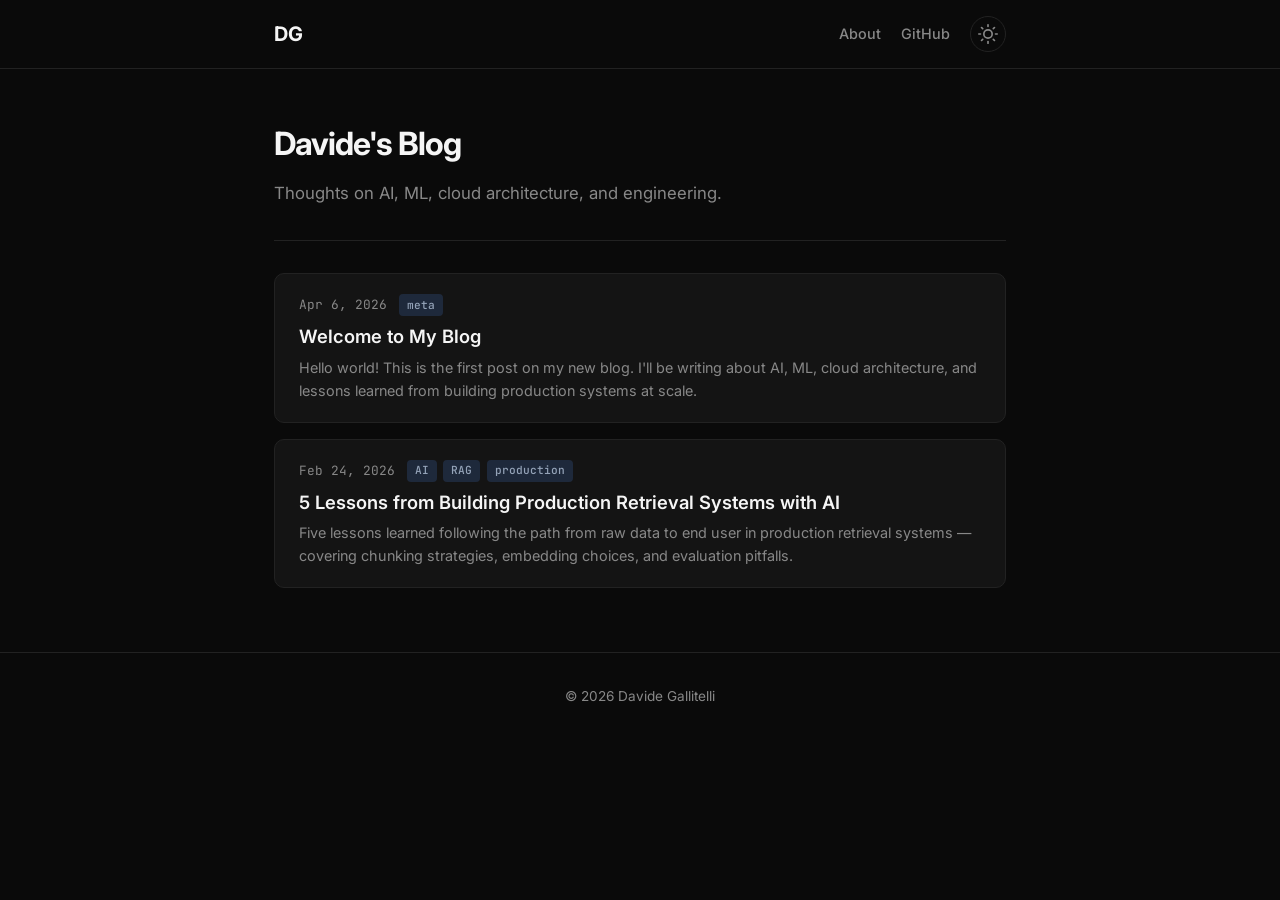
==== index.html @ 2f27ce89 "Initial blog setup with dark/light theme, card layout, and GitHub Pages deployment" ====
<!DOCTYPE html>
<html lang="en" data-theme="dark">
<head>
    <meta charset="UTF-8">
    <meta name="viewport" content="width=device-width, initial-scale=1.0">
    <title>Davide Gallitelli — Blog</title>
    <meta name="description" content="Thoughts on AI, ML, cloud architecture, and engineering by Davide Gallitelli.">
    <link rel="stylesheet" href="style.css">
    <link rel="preconnect" href="https://fonts.googleapis.com">
    <link rel="preconnect" href="https://fonts.gstatic.com" crossorigin>
    <link href="https://fonts.googleapis.com/css2?family=Inter:wght@400;500;600;700&family=JetBrains+Mono:wght@400;500&display=swap" rel="stylesheet">
</head>
<body>
    <header class="site-header">
        <div class="header-content">
            <a href="/blog/" class="site-title">DG</a>
            <nav class="site-nav">
                <a href="https://dgallitelli.github.io" class="nav-link">About</a>
                <a href="https://github.com/dgallitelli" class="nav-link" target="_blank" rel="noopener">GitHub</a>
                <button id="theme-toggle" class="theme-toggle" aria-label="Toggle dark/light mode">
                    <svg class="icon-sun" xmlns="http://www.w3.org/2000/svg" width="20" height="20" viewBox="0 0 24 24" fill="none" stroke="currentColor" stroke-width="2" stroke-linecap="round" stroke-linejoin="round"><circle cx="12" cy="12" r="5"/><line x1="12" y1="1" x2="12" y2="3"/><line x1="12" y1="21" x2="12" y2="23"/><line x1="4.22" y1="4.22" x2="5.64" y2="5.64"/><line x1="18.36" y1="18.36" x2="19.78" y2="19.78"/><line x1="1" y1="12" x2="3" y2="12"/><line x1="21" y1="12" x2="23" y2="12"/><line x1="4.22" y1="19.78" x2="5.64" y2="18.36"/><line x1="18.36" y1="5.64" x2="19.78" y2="4.22"/></svg>
                    <svg class="icon-moon" xmlns="http://www.w3.org/2000/svg" width="20" height="20" viewBox="0 0 24 24" fill="none" stroke="currentColor" stroke-width="2" stroke-linecap="round" stroke-linejoin="round"><path d="M21 12.79A9 9 0 1 1 11.21 3 7 7 0 0 0 21 12.79z"/></svg>
                </button>
            </nav>
        </div>
    </header>

    <main class="container">
        <section class="hero">
            <h1>Davide's Blog</h1>
            <p class="hero-subtitle">Thoughts on AI, ML, cloud architecture, and engineering.</p>
        </section>

        <section class="posts" id="posts">
            <!-- Posts are injected by JS from posts.json -->
        </section>
    </main>

    <footer class="site-footer">
        <div class="footer-content">
            <p>&copy; 2026 Davide Gallitelli</p>
        </div>
    </footer>

    <script src="main.js"></script>
</body>
</html>
---- style.css ----
/* ── Reset & Base ─────────────────────────────────────── */
*, *::before, *::after { box-sizing: border-box; margin: 0; padding: 0; }

:root {
    --font-sans: 'Inter', -apple-system, BlinkMacSystemFont, 'Segoe UI', sans-serif;
    --font-mono: 'JetBrains Mono', 'Fira Code', monospace;
    --max-width: 780px;
    --radius: 10px;
    --transition: 0.25s ease;
}

/* ── Dark theme (default) ────────────────────────────── */
[data-theme="dark"] {
    --bg: #0a0a0a;
    --bg-card: #141414;
    --bg-card-hover: #1a1a1a;
    --text: #e0e0e0;
    --text-muted: #888;
    --text-heading: #f5f5f5;
    --accent: #6cb4ee;
    --border: #222;
    --tag-bg: #1e293b;
    --tag-text: #94a3b8;
    --code-bg: #1a1a2e;
}

/* ── Light theme ─────────────────────────────────────── */
[data-theme="light"] {
    --bg: #fafafa;
    --bg-card: #ffffff;
    --bg-card-hover: #f0f0f0;
    --text: #1a1a1a;
    --text-muted: #666;
    --text-heading: #111;
    --accent: #2563eb;
    --border: #e0e0e0;
    --tag-bg: #e2e8f0;
    --tag-text: #475569;
    --code-bg: #f1f5f9;
}

html { scroll-behavior: smooth; }

body {
    font-family: var(--font-sans);
    background: var(--bg);
    color: var(--text);
    line-height: 1.7;
    transition: background var(--transition), color var(--transition);
    -webkit-font-smoothing: antialiased;
    -moz-osx-font-smoothing: grayscale;
}

a { color: var(--accent); text-decoration: none; transition: opacity var(--transition); }
a:hover { opacity: 0.8; }

/* ── Header ──────────────────────────────────────────── */
.site-header {
    position: sticky;
    top: 0;
    z-index: 100;
    background: var(--bg);
    border-bottom: 1px solid var(--border);
    backdrop-filter: blur(12px);
    -webkit-backdrop-filter: blur(12px);
}

.header-content {
    max-width: var(--max-width);
    margin: 0 auto;
    padding: 1rem 1.5rem;
    display: flex;
    align-items: center;
    justify-content: space-between;
}

.site-title {
    font-size: 1.25rem;
    font-weight: 700;
    color: var(--text-heading);
    letter-spacing: -0.02em;
}

.site-nav { display: flex; align-items: center; gap: 1.25rem; }
.nav-link { color: var(--text-muted); font-size: 0.9rem; font-weight: 500; }
.nav-link:hover { color: var(--text); opacity: 1; }

/* ── Theme Toggle ────────────────────────────────────── */
.theme-toggle {
    background: none;
    border: 1px solid var(--border);
    border-radius: 50%;
    width: 36px;
    height: 36px;
    display: flex;
    align-items: center;
    justify-content: center;
    cursor: pointer;
    color: var(--text-muted);
    transition: color var(--transition), border-color var(--transition);
}
.theme-toggle:hover { color: var(--text); border-color: var(--text-muted); }

[data-theme="dark"] .icon-sun { display: block; }
[data-theme="dark"] .icon-moon { display: none; }
[data-theme="light"] .icon-sun { display: none; }
[data-theme="light"] .icon-moon { display: block; }

/* ── Container ───────────────────────────────────────── */
.container {
    max-width: var(--max-width);
    margin: 0 auto;
    padding: 0 1.5rem 4rem;
}

/* ── Hero ────────────────────────────────────────────── */
.hero {
    padding: 3rem 0 2rem;
    border-bottom: 1px solid var(--border);
    margin-bottom: 2rem;
}
.hero h1 {
    font-size: 2rem;
    font-weight: 700;
    color: var(--text-heading);
    letter-spacing: -0.03em;
}
.hero-subtitle {
    margin-top: 0.5rem;
    color: var(--text-muted);
    font-size: 1.05rem;
}

/* ── Post Cards ──────────────────────────────────────── */
.posts { display: flex; flex-direction: column; gap: 1rem; }

.post-card {
    display: block;
    padding: 1.25rem 1.5rem;
    background: var(--bg-card);
    border: 1px solid var(--border);
    border-radius: var(--radius);
    transition: background var(--transition), border-color var(--transition), transform 0.15s ease;
}
.post-card:hover {
    background: var(--bg-card-hover);
    border-color: var(--accent);
    transform: translateY(-2px);
    opacity: 1;
}

.post-meta {
    display: flex;
    align-items: center;
    gap: 0.75rem;
    margin-bottom: 0.5rem;
    font-size: 0.8rem;
    color: var(--text-muted);
    font-family: var(--font-mono);
}

.post-date { white-space: nowrap; }

.post-tags { display: flex; gap: 0.4rem; flex-wrap: wrap; }
.post-tag {
    background: var(--tag-bg);
    color: var(--tag-text);
    padding: 0.1rem 0.5rem;
    border-radius: 4px;
    font-size: 0.7rem;
    font-weight: 500;
}

.post-title {
    font-size: 1.15rem;
    font-weight: 600;
    color: var(--text-heading);
    margin-bottom: 0.35rem;
    line-height: 1.4;
}

.post-summary {
    font-size: 0.9rem;
    color: var(--text-muted);
    line-height: 1.6;
}

/* ── Footer ──────────────────────────────────────────── */
.site-footer {
    border-top: 1px solid var(--border);
    padding: 2rem 0;
    text-align: center;
}
.footer-content {
    max-width: var(--max-width);
    margin: 0 auto;
    padding: 0 1.5rem;
    color: var(--text-muted);
    font-size: 0.85rem;
}

/* ── Blog Post Page ──────────────────────────────────── */
.post-header { padding: 3rem 0 1.5rem; border-bottom: 1px solid var(--border); margin-bottom: 2rem; }
.post-header h1 { font-size: 2rem; font-weight: 700; color: var(--text-heading); letter-spacing: -0.03em; line-height: 1.3; }
.post-header .post-meta { margin-top: 0.75rem; margin-bottom: 0; }

.post-content { padding-bottom: 3rem; }
.post-content h2 { font-size: 1.4rem; font-weight: 600; color: var(--text-heading); margin: 2rem 0 0.75rem; }
.post-content h3 { font-size: 1.15rem; font-weight: 600; color: var(--text-heading); margin: 1.5rem 0 0.5rem; }
.post-content p { margin-bottom: 1.25rem; }
.post-content ul, .post-content ol { margin: 0 0 1.25rem 1.5rem; }
.post-content li { margin-bottom: 0.35rem; }
.post-content blockquote {
    border-left: 3px solid var(--accent);
    padding: 0.5rem 1rem;
    margin: 1.25rem 0;
    color: var(--text-muted);
    background: var(--bg-card);
    border-radius: 0 var(--radius) var(--radius) 0;
}
.post-content code {
    font-family: var(--font-mono);
    font-size: 0.85em;
    background: var(--code-bg);
    padding: 0.15rem 0.4rem;
    border-radius: 4px;
}
.post-content pre {
    background: var(--code-bg);
    padding: 1.25rem;
    border-radius: var(--radius);
    overflow-x: auto;
    margin-bottom: 1.25rem;
    border: 1px solid var(--border);
}
.post-content pre code { background: none; padding: 0; }
.post-content img {
    max-width: 100%;
    height: auto;
    border-radius: var(--radius);
    margin: 1rem 0;
}
.post-content a { text-decoration: underline; text-underline-offset: 2px; }

.back-link {
    display: inline-flex;
    align-items: center;
    gap: 0.35rem;
    margin-top: 2rem;
    font-size: 0.9rem;
    color: var(--text-muted);
}
.back-link:hover { color: var(--accent); opacity: 1; }

/* ── Responsive ──────────────────────────────────────── */
@media (max-width: 600px) {
    .hero h1 { font-size: 1.5rem; }
    .post-header h1 { font-size: 1.5rem; }
    .post-card { padding: 1rem 1.15rem; }
    .post-title { font-size: 1.05rem; }
    .header-content { padding: 0.75rem 1rem; }
    .container { padding: 0 1rem 3rem; }
}
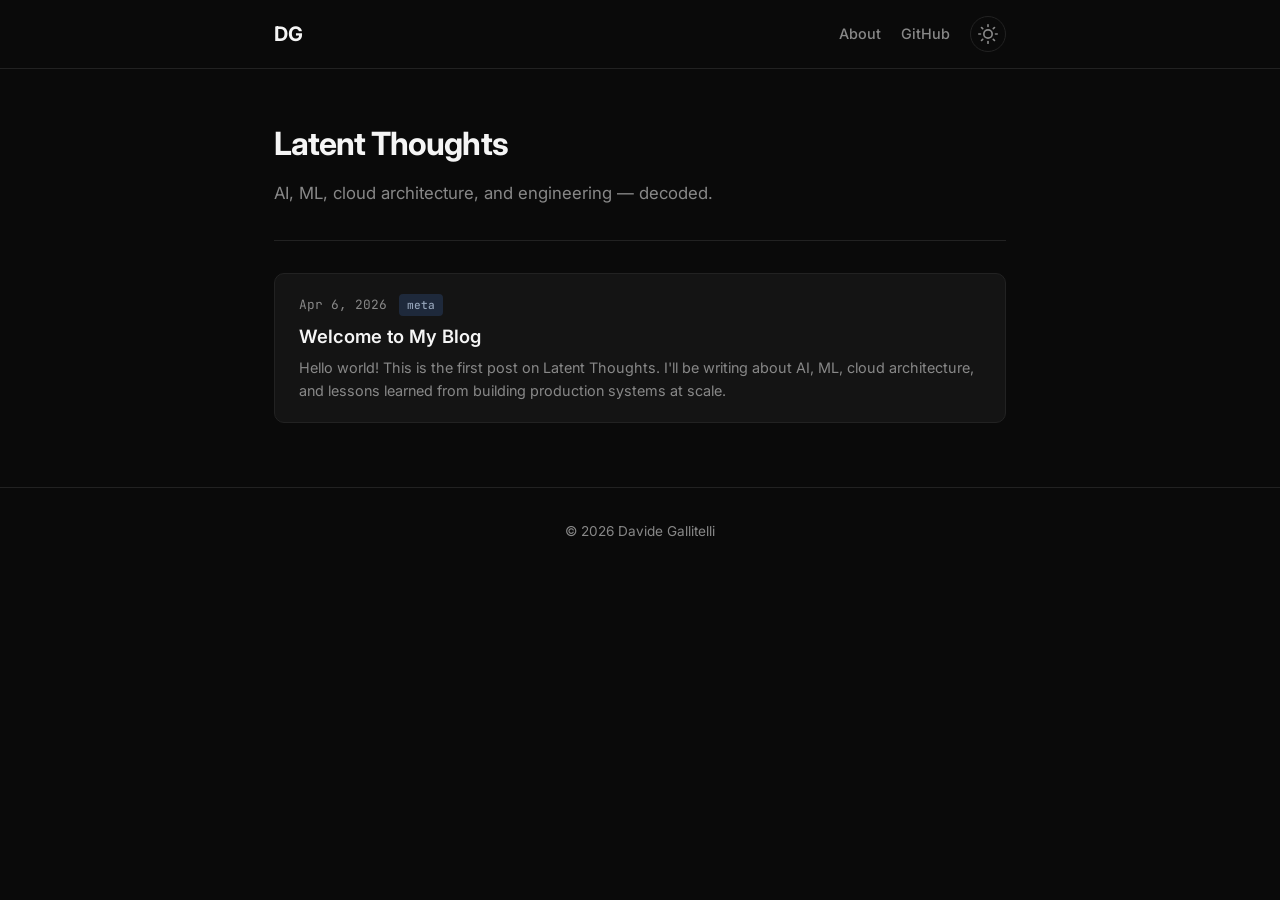
==== commit 68e61fb8: "Rename blog to Latent Thoughts, remove retrieval-systems post" ====
--- a/index.html
+++ b/index.html
@@ -3,8 +3,8 @@
 <head>
     <meta charset="UTF-8">
     <meta name="viewport" content="width=device-width, initial-scale=1.0">
-    <title>Davide Gallitelli — Blog</title>
-    <meta name="description" content="Thoughts on AI, ML, cloud architecture, and engineering by Davide Gallitelli.">
+    <title>Latent Thoughts — Davide Gallitelli</title>
+    <meta name="description" content="Latent Thoughts — AI, ML, cloud architecture, and engineering by Davide Gallitelli.">
     <link rel="stylesheet" href="style.css">
     <link rel="preconnect" href="https://fonts.googleapis.com">
     <link rel="preconnect" href="https://fonts.gstatic.com" crossorigin>
@@ -27,8 +27,8 @@
 
     <main class="container">
         <section class="hero">
-            <h1>Davide's Blog</h1>
-            <p class="hero-subtitle">Thoughts on AI, ML, cloud architecture, and engineering.</p>
+            <h1>Latent Thoughts</h1>
+            <p class="hero-subtitle">AI, ML, cloud architecture, and engineering — decoded.</p>
         </section>
 
         <section class="posts" id="posts">
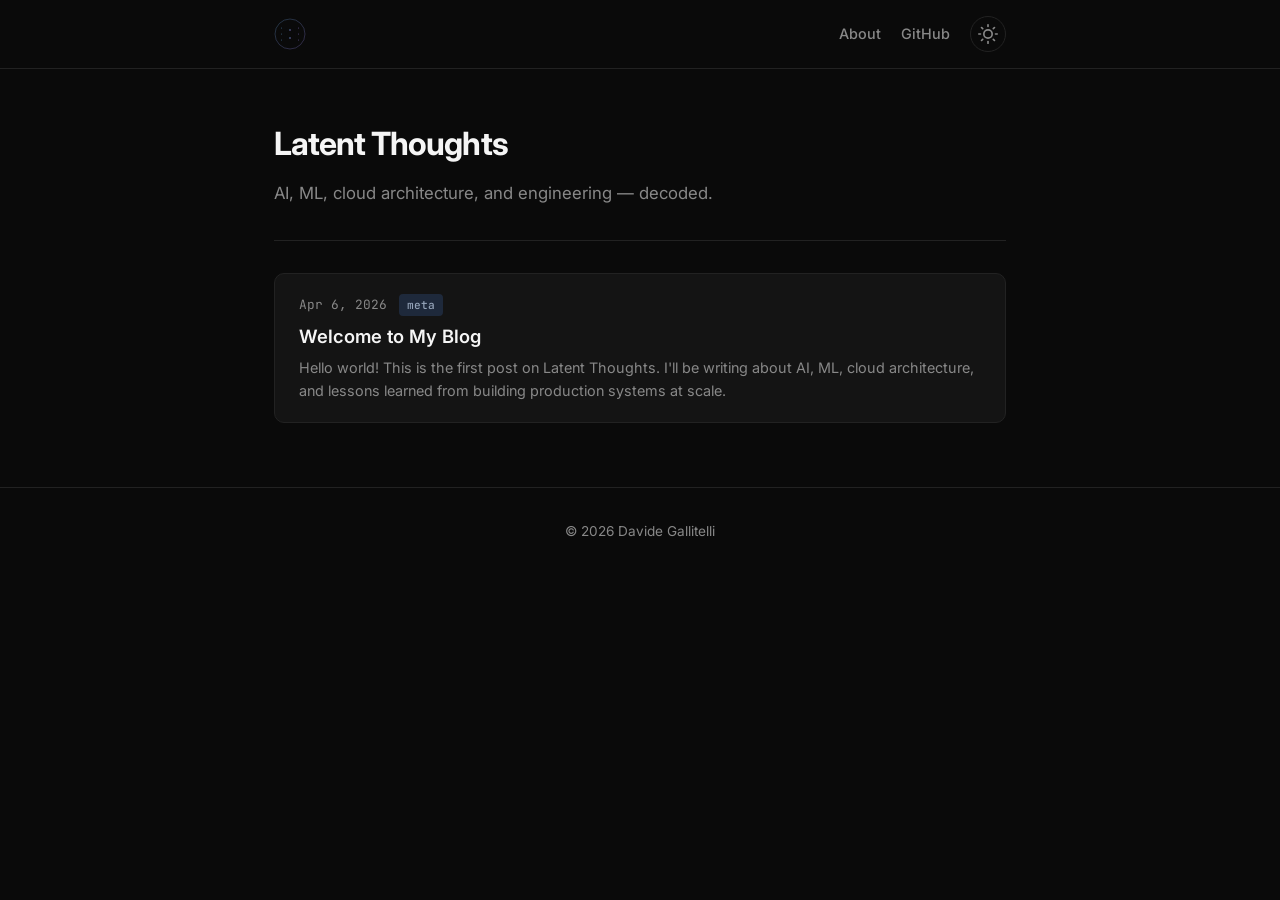
==== commit e9d64aff: "Add neural network logo as favicon and header icon" ====
--- a/index.html
+++ b/index.html
@@ -5,6 +5,7 @@
     <meta name="viewport" content="width=device-width, initial-scale=1.0">
     <title>Latent Thoughts — Davide Gallitelli</title>
     <meta name="description" content="Latent Thoughts — AI, ML, cloud architecture, and engineering by Davide Gallitelli.">
+    <link rel="icon" href="logo.svg" type="image/svg+xml">
     <link rel="stylesheet" href="style.css">
     <link rel="preconnect" href="https://fonts.googleapis.com">
     <link rel="preconnect" href="https://fonts.gstatic.com" crossorigin>
@@ -13,7 +14,7 @@
 <body>
     <header class="site-header">
         <div class="header-content">
-            <a href="/blog/" class="site-title">DG</a>
+            <a href="/blog/" class="site-title"><img src="logo.svg" alt="Latent Thoughts" class="site-logo"></a>
             <nav class="site-nav">
                 <a href="https://dgallitelli.github.io" class="nav-link">About</a>
                 <a href="https://github.com/dgallitelli" class="nav-link" target="_blank" rel="noopener">GitHub</a>
--- a/style.css
+++ b/style.css
@@ -79,6 +79,14 @@
     font-weight: 700;
     color: var(--text-heading);
     letter-spacing: -0.02em;
+    display: flex;
+    align-items: center;
+}
+
+.site-logo {
+    height: 32px;
+    width: 32px;
+    border-radius: 50%;
 }
 
 .site-nav { display: flex; align-items: center; gap: 1.25rem; }
